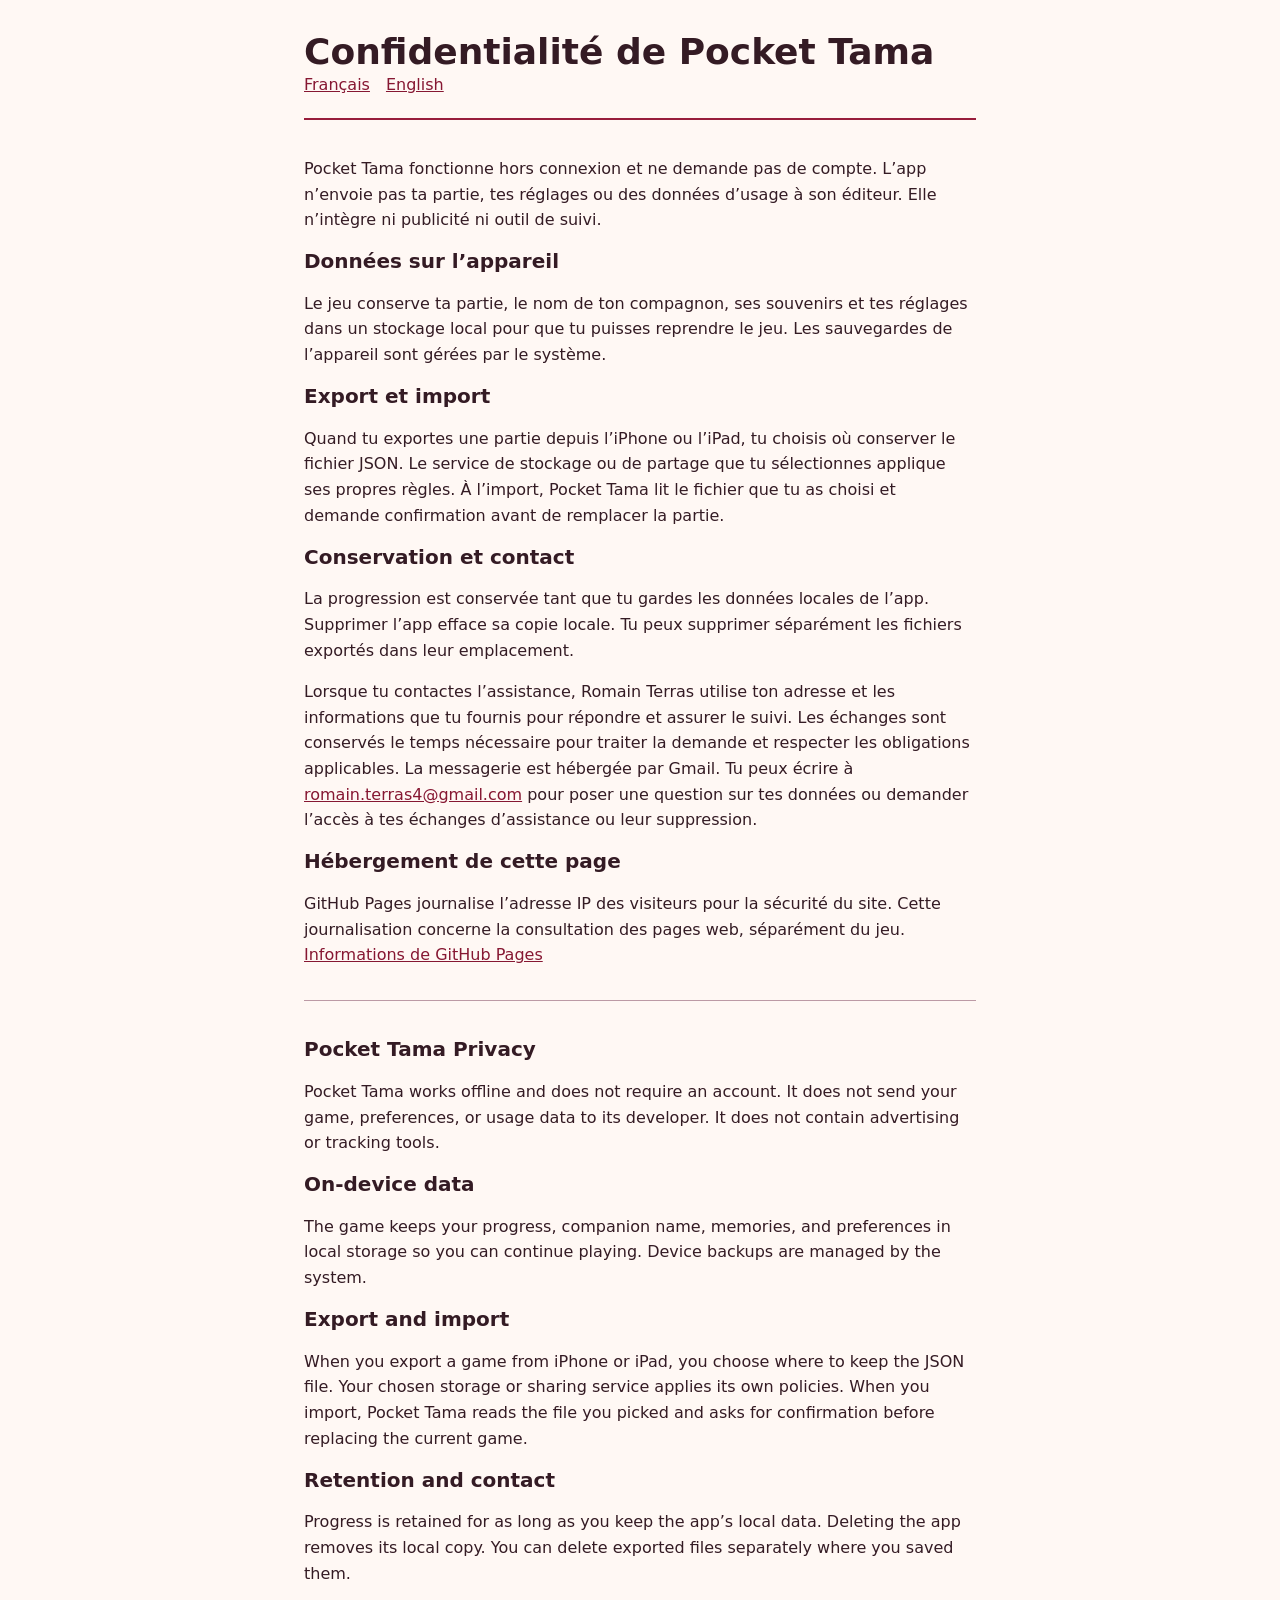
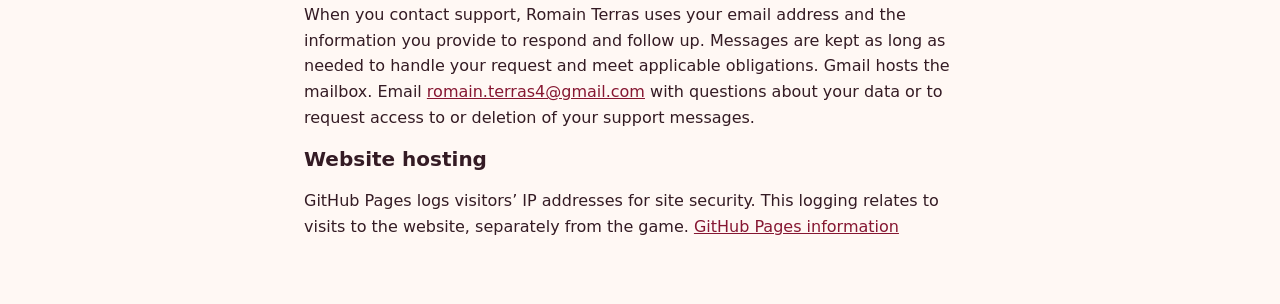
==== privacy.html @ eb521ed0 "Publish Pocket Tama support and privacy pages" ====
<!doctype html>
<html lang="fr">
<head>
  <meta charset="utf-8">
  <meta name="viewport" content="width=device-width, initial-scale=1">
  <meta name="referrer" content="no-referrer">
  <title>Confidentialité · Pocket Tama</title>
  <link rel="stylesheet" href="style.css">
</head>
<body>
  <main>
    <header>
      <h1>Confidentialité de Pocket Tama</h1>
      <nav aria-label="Langue">
        <a href="#francais">Français</a>
        <a href="#english" lang="en">English</a>
      </nav>
    </header>
    <section id="francais">
      <p>Pocket Tama fonctionne hors connexion et ne demande pas de compte. L’app n’envoie pas ta partie, tes réglages ou des données d’usage à son éditeur. Elle n’intègre ni publicité ni outil de suivi.</p>
      <h2>Données sur l’appareil</h2>
      <p>Le jeu conserve ta partie, le nom de ton compagnon, ses souvenirs et tes réglages dans un stockage local pour que tu puisses reprendre le jeu. Les sauvegardes de l’appareil sont gérées par le système.</p>
      <h2>Export et import</h2>
      <p>Quand tu exportes une partie depuis l’iPhone ou l’iPad, tu choisis où conserver le fichier JSON. Le service de stockage ou de partage que tu sélectionnes applique ses propres règles. À l’import, Pocket Tama lit le fichier que tu as choisi et demande confirmation avant de remplacer la partie.</p>
      <h2>Conservation et contact</h2>
      <p>La progression est conservée tant que tu gardes les données locales de l’app. Supprimer l’app efface sa copie locale. Tu peux supprimer séparément les fichiers exportés dans leur emplacement.</p>
      <p>Lorsque tu contactes l’assistance, Romain Terras utilise ton adresse et les informations que tu fournis pour répondre et assurer le suivi. Les échanges sont conservés le temps nécessaire pour traiter la demande et respecter les obligations applicables. La messagerie est hébergée par Gmail. Tu peux écrire à <a href="mailto:romain.terras4@gmail.com?subject=Pocket%20Tama">romain.terras4@gmail.com</a> pour poser une question sur tes données ou demander l’accès à tes échanges d’assistance ou leur suppression.</p>
      <h2>Hébergement de cette page</h2>
      <p>GitHub Pages journalise l’adresse IP des visiteurs pour la sécurité du site. Cette journalisation concerne la consultation des pages web, séparément du jeu. <a href="https://docs.github.com/en/pages/getting-started-with-github-pages/what-is-github-pages#data-collection">Informations de GitHub Pages</a></p>
    </section>
    <section id="english" lang="en">
      <h2>Pocket Tama Privacy</h2>
      <p>Pocket Tama works offline and does not require an account. It does not send your game, preferences, or usage data to its developer. It does not contain advertising or tracking tools.</p>
      <h2>On-device data</h2>
      <p>The game keeps your progress, companion name, memories, and preferences in local storage so you can continue playing. Device backups are managed by the system.</p>
      <h2>Export and import</h2>
      <p>When you export a game from iPhone or iPad, you choose where to keep the JSON file. Your chosen storage or sharing service applies its own policies. When you import, Pocket Tama reads the file you picked and asks for confirmation before replacing the current game.</p>
      <h2>Retention and contact</h2>
      <p>Progress is retained for as long as you keep the app’s local data. Deleting the app removes its local copy. You can delete exported files separately where you saved them.</p>
      <p>When you contact support, Romain Terras uses your email address and the information you provide to respond and follow up. Messages are kept as long as needed to handle your request and meet applicable obligations. Gmail hosts the mailbox. Email <a href="mailto:romain.terras4@gmail.com?subject=Pocket%20Tama">romain.terras4@gmail.com</a> with questions about your data or to request access to or deletion of your support messages.</p>
      <h2>Website hosting</h2>
      <p>GitHub Pages logs visitors’ IP addresses for site security. This logging relates to visits to the website, separately from the game. <a href="https://docs.github.com/en/pages/getting-started-with-github-pages/what-is-github-pages#data-collection">GitHub Pages information</a></p>
    </section>
  </main>
</body>
</html>
---- style.css ----
:root {
  color-scheme: light;
  font: 100% / 1.6 system-ui, sans-serif;
  background: #fff8f4;
  color: #341b24;
}

body { margin: 0; }
main { max-width: 42rem; padding: 2rem 1.25rem 3rem; margin: 0 auto; }
header { border-bottom: 2px solid #981d3b; padding-bottom: 1.25rem; }
h1 { margin: 0; font-size: 2.25rem; line-height: 1.12; }
h2 { font-size: 1.25rem; line-height: 1.25; }
a { color: #861732; }
nav { display: flex; gap: 1rem; flex-wrap: wrap; }
section { padding-top: 1.25rem; overflow-wrap: anywhere; }
section + section { border-top: 1px solid #bc9aa5; margin-top: 2rem; }
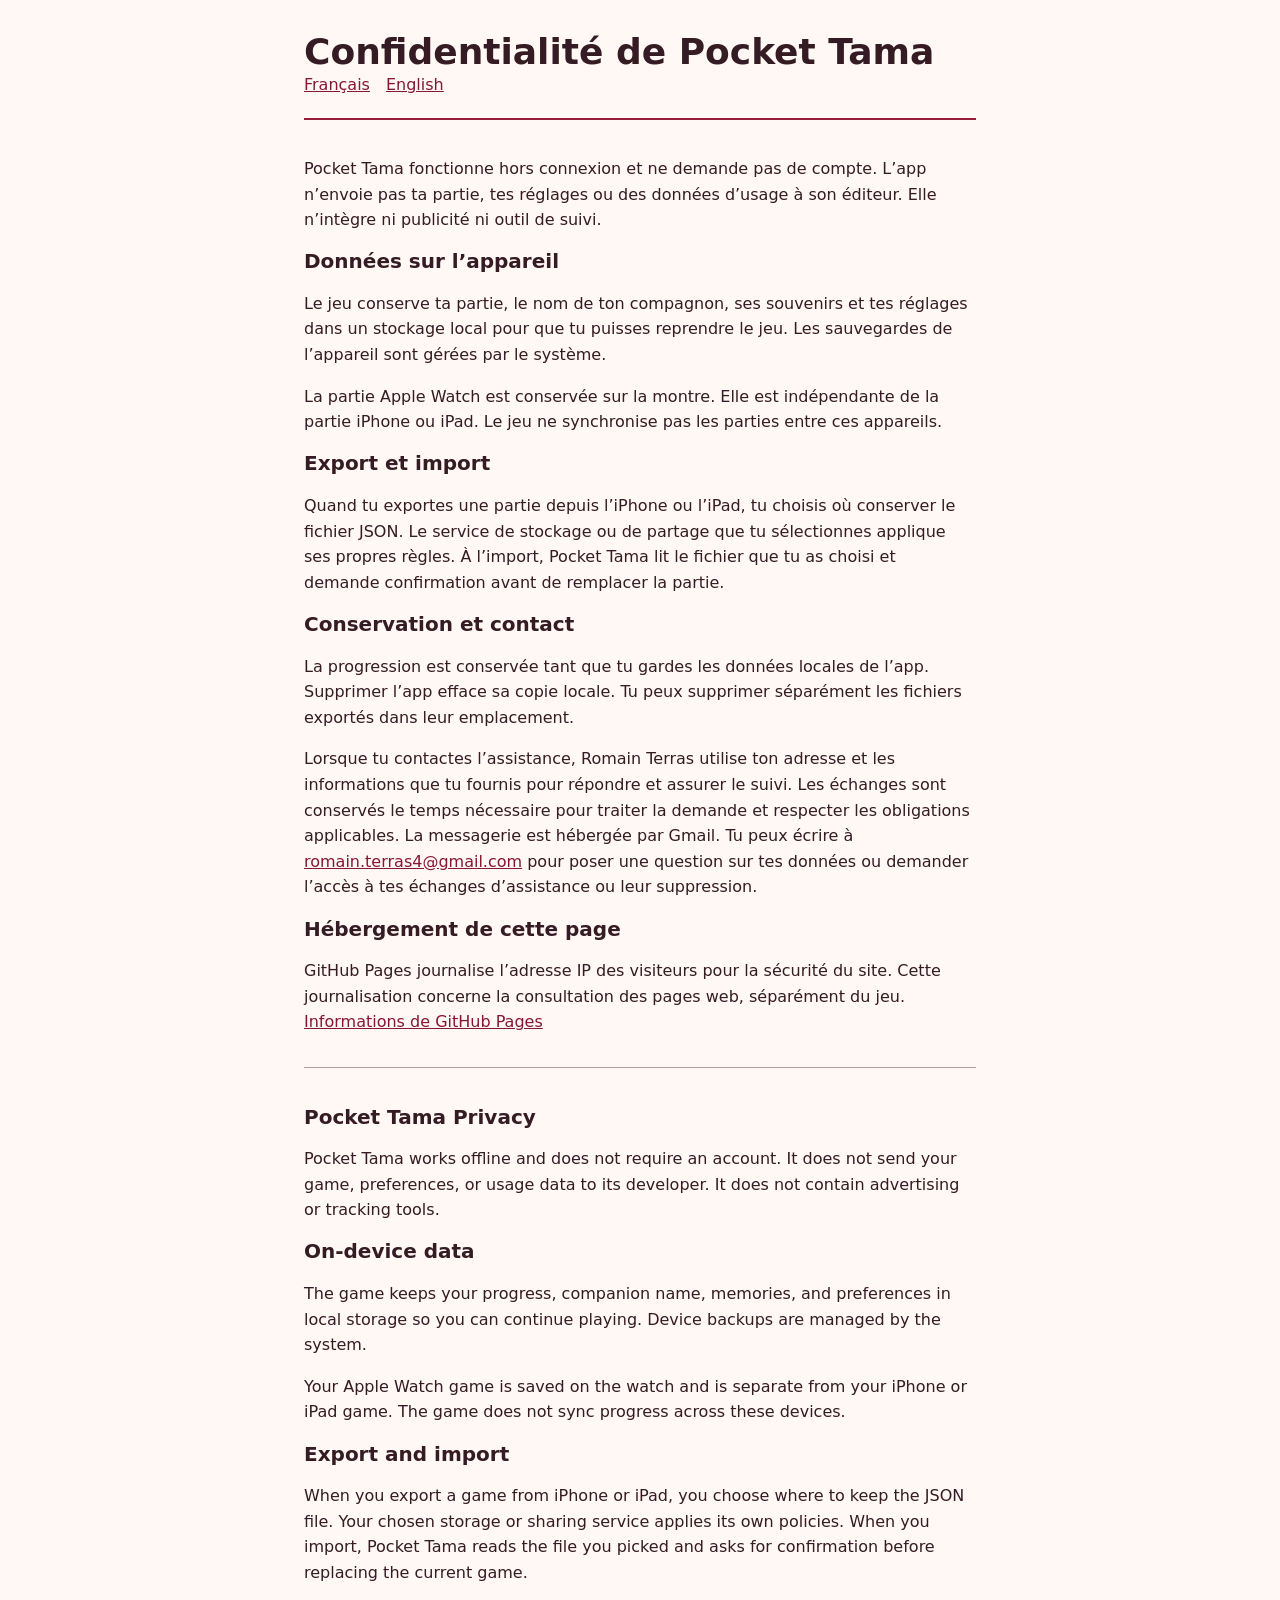
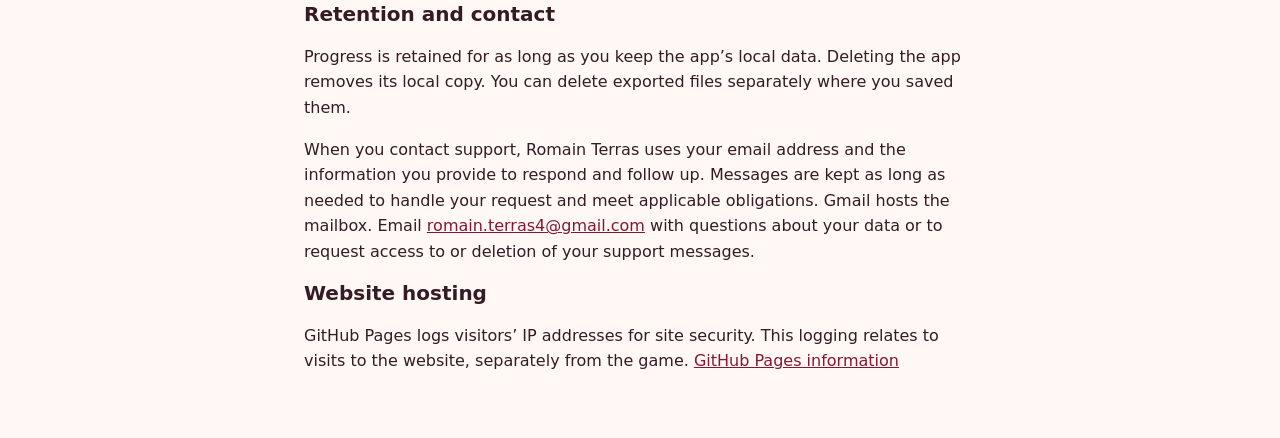
==== commit f543fb0d: "Document Apple Watch controls and local saves" ====
--- a/privacy.html
+++ b/privacy.html
@@ -20,6 +20,7 @@
       <p>Pocket Tama fonctionne hors connexion et ne demande pas de compte. L’app n’envoie pas ta partie, tes réglages ou des données d’usage à son éditeur. Elle n’intègre ni publicité ni outil de suivi.</p>
       <h2>Données sur l’appareil</h2>
       <p>Le jeu conserve ta partie, le nom de ton compagnon, ses souvenirs et tes réglages dans un stockage local pour que tu puisses reprendre le jeu. Les sauvegardes de l’appareil sont gérées par le système.</p>
+      <p>La partie Apple Watch est conservée sur la montre. Elle est indépendante de la partie iPhone ou iPad. Le jeu ne synchronise pas les parties entre ces appareils.</p>
       <h2>Export et import</h2>
       <p>Quand tu exportes une partie depuis l’iPhone ou l’iPad, tu choisis où conserver le fichier JSON. Le service de stockage ou de partage que tu sélectionnes applique ses propres règles. À l’import, Pocket Tama lit le fichier que tu as choisi et demande confirmation avant de remplacer la partie.</p>
       <h2>Conservation et contact</h2>
@@ -33,6 +34,7 @@
       <p>Pocket Tama works offline and does not require an account. It does not send your game, preferences, or usage data to its developer. It does not contain advertising or tracking tools.</p>
       <h2>On-device data</h2>
       <p>The game keeps your progress, companion name, memories, and preferences in local storage so you can continue playing. Device backups are managed by the system.</p>
+      <p>Your Apple Watch game is saved on the watch and is separate from your iPhone or iPad game. The game does not sync progress across these devices.</p>
       <h2>Export and import</h2>
       <p>When you export a game from iPhone or iPad, you choose where to keep the JSON file. Your chosen storage or sharing service applies its own policies. When you import, Pocket Tama reads the file you picked and asks for confirmation before replacing the current game.</p>
       <h2>Retention and contact</h2>
